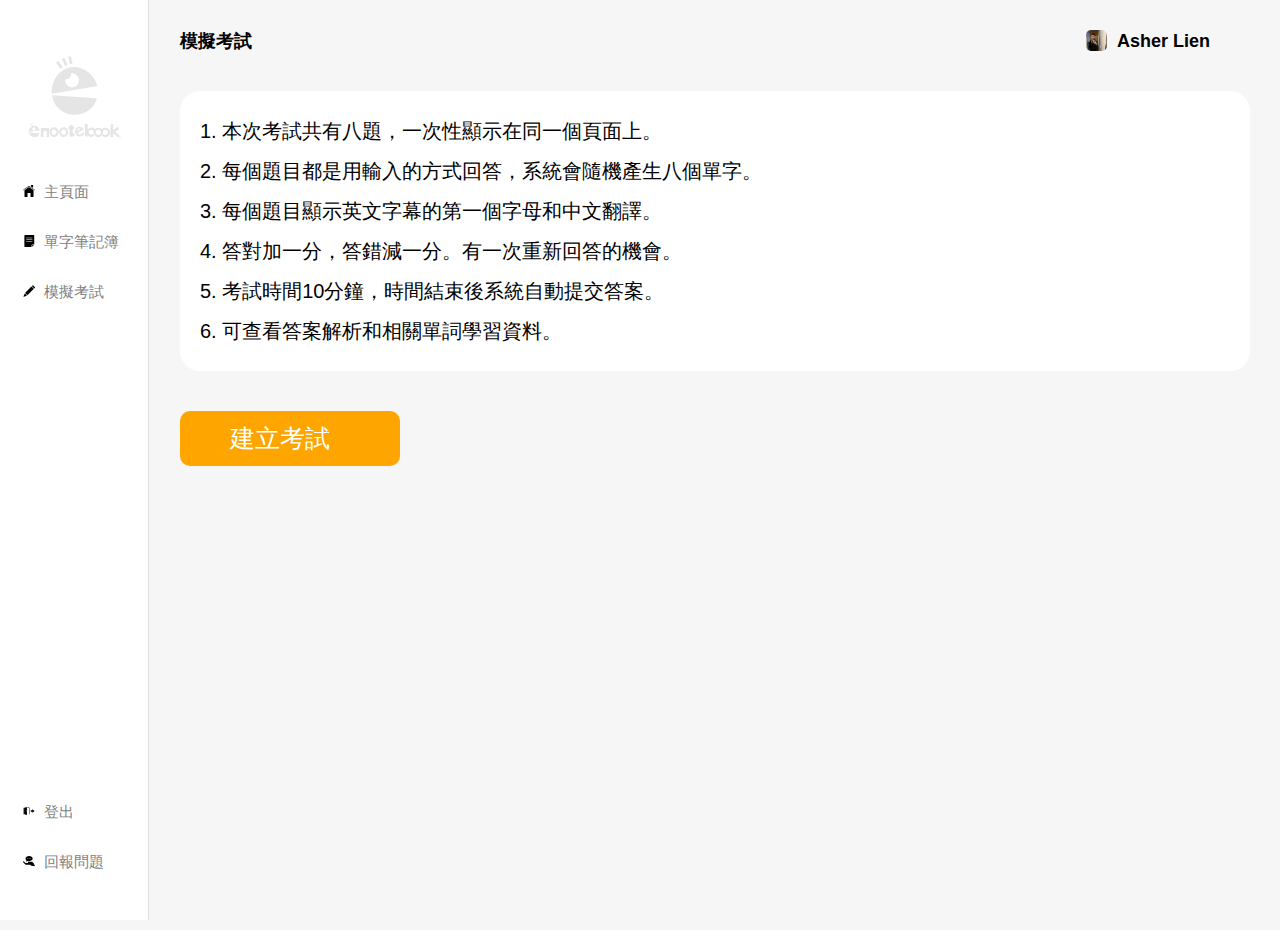
==== db_exam.html @ 148e9b5b "db_wordlist_完成 熟悉度排序功能" ====
<!DOCTYPE html>
<html lang="en">
  <head>
    <meta charset="UTF-8" />
    <meta http-equiv="X-UA-Compatible" content="IE=edge" />
    <meta name="viewport" content="width=device-width, initial-scale=1.0" />
    <link rel="stylesheet" href="css/db_exam.css" />
    <link rel="stylesheet" href="css/template/db_template.css" />
    <link rel="stylesheet" href="css/template/style_guide.css" />
    <title>Enotebook</title>
  </head>
  <body>
    <nav>
      <div class="top-info">
        <img class="logo" src="svg/01_logo/enotebook_e_grey.svg" />
      </div>

      <div class="menu-items">
        <ul class="nav-links">
          <li>
            <a href="db_home.html">
              <i>
                <img class="icon-s" src="svg/02_icon/icon-home.svg" />
              </i>

              <spa class="link-name">主頁面</spa>
            </a>
          </li>
          <li>
            <a href="db_wordlist.html">
              <i>
                <img class="icon-s" src="svg/02_icon/icon-list.svg" />
              </i>

              <span class="link-name">單字筆記簿</span>
            </a>
          </li>
          <li>
            <a href="db_exam.html">
              <i><img class="icon-s" src="svg/02_icon/icon-test.svg" /></i>

              <span class="link-name">模擬考試</span>
            </a>
          </li>
        </ul>
        <ul class="logout-mode">
          <li class="mode">
            <a href="index.html">
              <i><img class="icon-s" src="svg/02_icon/icon-logout.svg" /></i>

              <span class="link-name">登出</span>
            </a>
          </li>
          <li>
            <a href="db_report.html">
              <i><img class="icon-s" src="svg/02_icon/icon-advice.svg" /></i>

              <span class="link-name">回報問題</span>
            </a>
          </li>
        </ul>
      </div>
    </nav>
    <!-- ----------------儀表板------------------ -->
    <section class="dashboard">
      <!-- 標題 -->

      <!-- Content -->
      <div class="dash-content">
        <div class="top">
          <div class="top-greeting">模擬考試</div>
          <div class="head-box">
            <img src="image/02_Dashboard/user_photo.png" />
            <p>Asher Lien</p>
          </div>
        </div>
        <div class="overview">
          <div class="text-box">
            <p>1. 本次考試共有八題，一次性顯示在同一個頁面上。</p>
            <p>2. 每個題目都是用輸入的方式回答，系統會隨機產生八個單字。</p>
            <p>3. 每個題目顯示英文字幕的第一個字母和中文翻譯。</p>
            <p>4. 答對加一分，答錯減一分。有一次重新回答的機會。</p>
            <p>5. 考試時間10分鐘，時間結束後系統自動提交答案。</p>
            <p>6. 可查看答案解析和相關單詞學習資料。</p>
          </div>
          <a class="btn-exam btn-orange" href="db_exam_testing.html"
            >建立考試</a
          >
        </div>
      </div>
    </section>
    <script></script>
  </body>
</html>
---- css/db_exam.css ----
@import url('template/reset.css');

/* --------------Dashboard------------- */

.dashboard {
  position: relative;
  left: 150px;
  /* background-color: rgb(255, 255, 255); */
  height: 100vh;
  width: calc(100% - 150px);
}

/* TOP */

/* Content */

.overview {
  display: flex;
  flex-direction: column;
}

.text-box {
  background-color: #fff;
  padding: 20px;
  display: inline-block;

  font-size: 20px;
  line-height: 2;
  border-radius: 20px;
  margin-bottom: 40px;
}

.btn-exam {
  width: 120px;
}
---- css/template/db_template.css ----
/* Nav & Top */

body {
  min-height: 100vh;
  background-color: rgb(246, 246, 246);
}

/* style setting */

.icon-s {
  width: 12px;
}

.icon-m {
  width: 24px;
}

/* TOP */

.top .top-greeting {
  font-size: 18px;
  font-weight: bold;
}
.top {
  display: flex;
  /* align-items: center; */
  align-items: center;
  justify-content: space-between;

  padding-bottom: 40px;
}

.dashboard .dash-content {
  margin: 30px;
}

.head-box {
  display: flex;
  justify-content: end;
  align-items: center;
  gap: 10px;
  margin-right: 40px;
}

.top p {
  font-size: 18px;
  font-weight: bold;
}

.top img {
  width: 21px;
  background-color: #fff;
  border-radius: 5px;
}

/* ----------------NAV----------------- */
nav {
  position: fixed;
  top: 0;
  left: 0;
  height: 100%;
  width: 120px;
  padding: 10px 14px;
  background-color: rgb(255, 255, 255);
  border-right: 1px solid rgb(224, 224, 224);
}

nav .top-info {
  display: flex;
  align-items: center;
  flex-direction: column;
}

.head-img {
  border-radius: 50%;
  width: 60px;
  margin-right: 100px;
}

.logo {
  width: 96px;
  margin-top: 40px;
}

nav .logo-image {
  display: flex;
  justify-content: center;
  min-width: 45px;
}

nav .logo-image img {
  width: 24px;
  object-fit: cover;
  display: block;
}

nav .logo-name .logo_name {
  font-size: 13px;
  font-weight: 600;
  color: rgb(56, 113, 255);
  margin-left: 14px;
}

nav .menu-items {
  margin-top: 10px;
  height: calc(100% - 10px);
  display: flex;
  flex-direction: column;
  justify-content: space-between;
}

.menu-items li a {
  display: flex;
  align-items: center;
  height: 50px;
  position: relative;
  text-decoration: none;
}

.nav-links li a:hover:before {
  content: '';
  position: absolute;
  left: -2px;
  height: 5px;
  width: 5px;
  border-radius: 50%;
  background-color: rgb(43, 43, 230);
}

.menu-items li a i {
  font-size: 14px;
  min-width: 30px;
  height: 100%;
  display: flex;
  align-items: center;
  justify-content: center;
}

.link-name {
  font-size: 15px;
  font-weight: 400;
  color: grey;
  text-decoration: none;
}

.nav-links li a:hover i,
.nav-links li a:hover .link-name {
  color: rgb(10, 34, 113);
}

.menu-items,
.logout-mode {
  padding-top: 10px;
  padding-bottom: 170px;
}

.menu-items .mode {
  display: flex;
  align-content: center;
}
---- css/template/style_guide.css ----
/*  */

body {
  font-family: 'Noto Sans TC', sans-serif;
  box-sizing: border-box;
}

/* Button */
.btn-orange {
  display: inline-block;
  background-color: orange;
  padding: 15px 50px;
  color: white;
  font-size: 25px;
  text-decoration: none;
  border-radius: 10px;
}

.btn-orange:hover {
  box-shadow: -1px -1px 20px 0px rgba(0, 0, 0, 0.15);
}

.btn-blue {
  display: inline-block;
  border: 3px solid #3c91e0;
  color: #3c91e0;
  padding: 15px 50px;

  font-size: 25px;
  text-decoration: none;
  border-radius: 10px;
}
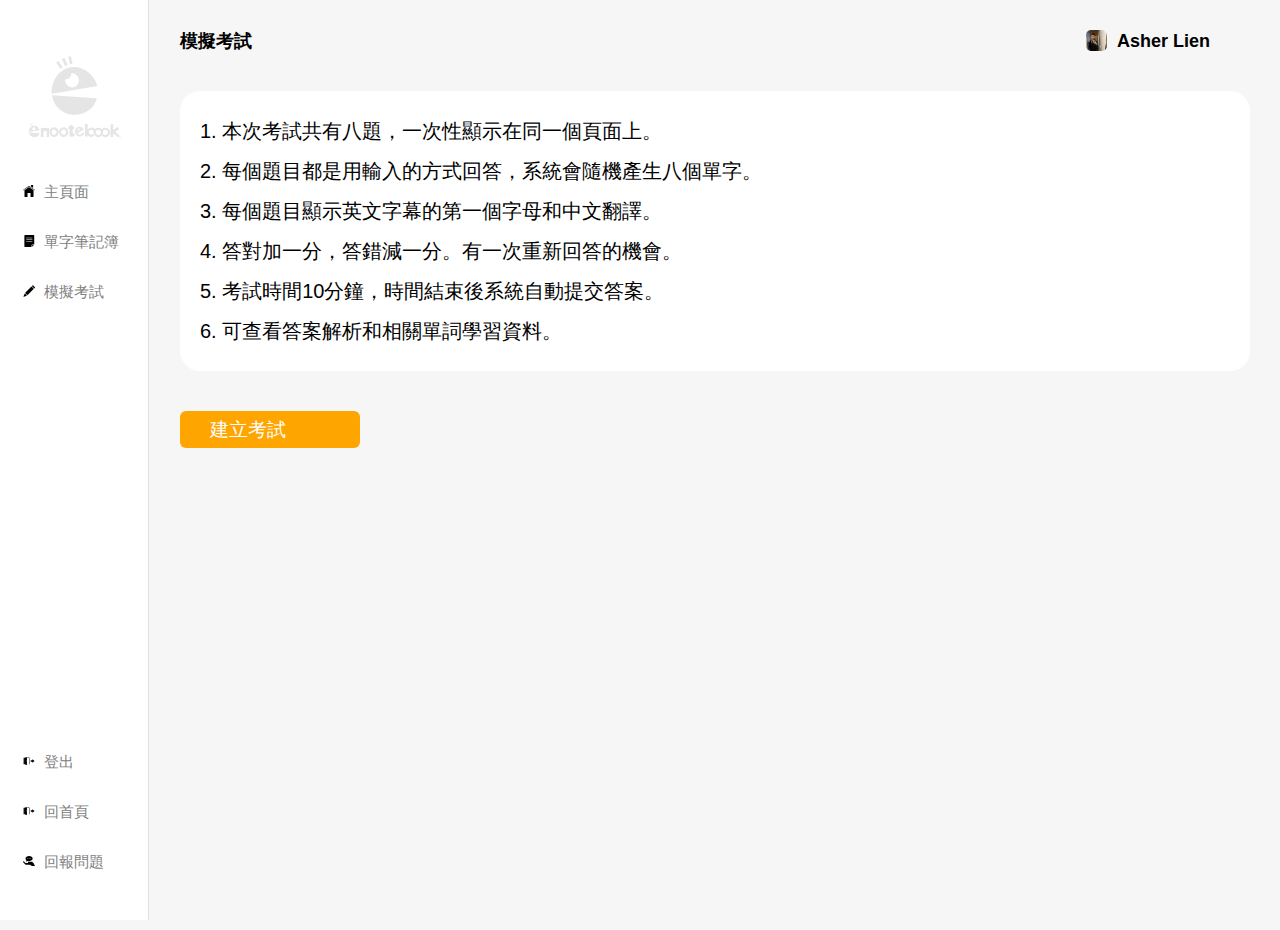
==== commit 2aa8264e: "更新db頁面" ====
--- a/db_exam.html
+++ b/db_exam.html
@@ -52,6 +52,13 @@
             </a>
           </li>
           <li>
+            <a href="#">
+              <i><img class="icon-s" src="svg/02_icon/icon-logout.svg" /></i>
+
+              <span class="link-name">回首頁</span>
+            </a>
+          </li>
+          <li>
             <a href="db_report.html">
               <i><img class="icon-s" src="svg/02_icon/icon-advice.svg" /></i>
 
--- a/css/template/style_guide.css
+++ b/css/template/style_guide.css
@@ -9,11 +9,11 @@
 .btn-orange {
   display: inline-block;
   background-color: orange;
-  padding: 15px 50px;
+  padding: 9px 30px;
   color: white;
-  font-size: 25px;
+  font-size: 19px;
   text-decoration: none;
-  border-radius: 10px;
+  border-radius: 6px;
 }
 
 .btn-orange:hover {
@@ -22,11 +22,11 @@
 
 .btn-blue {
   display: inline-block;
-  border: 3px solid #3c91e0;
+  outline: 1px solid #3c91e0;
   color: #3c91e0;
-  padding: 15px 50px;
+  padding: 9px 30px;
 
-  font-size: 25px;
+  font-size: 19px;
   text-decoration: none;
-  border-radius: 10px;
+  border-radius: 6px;
 }
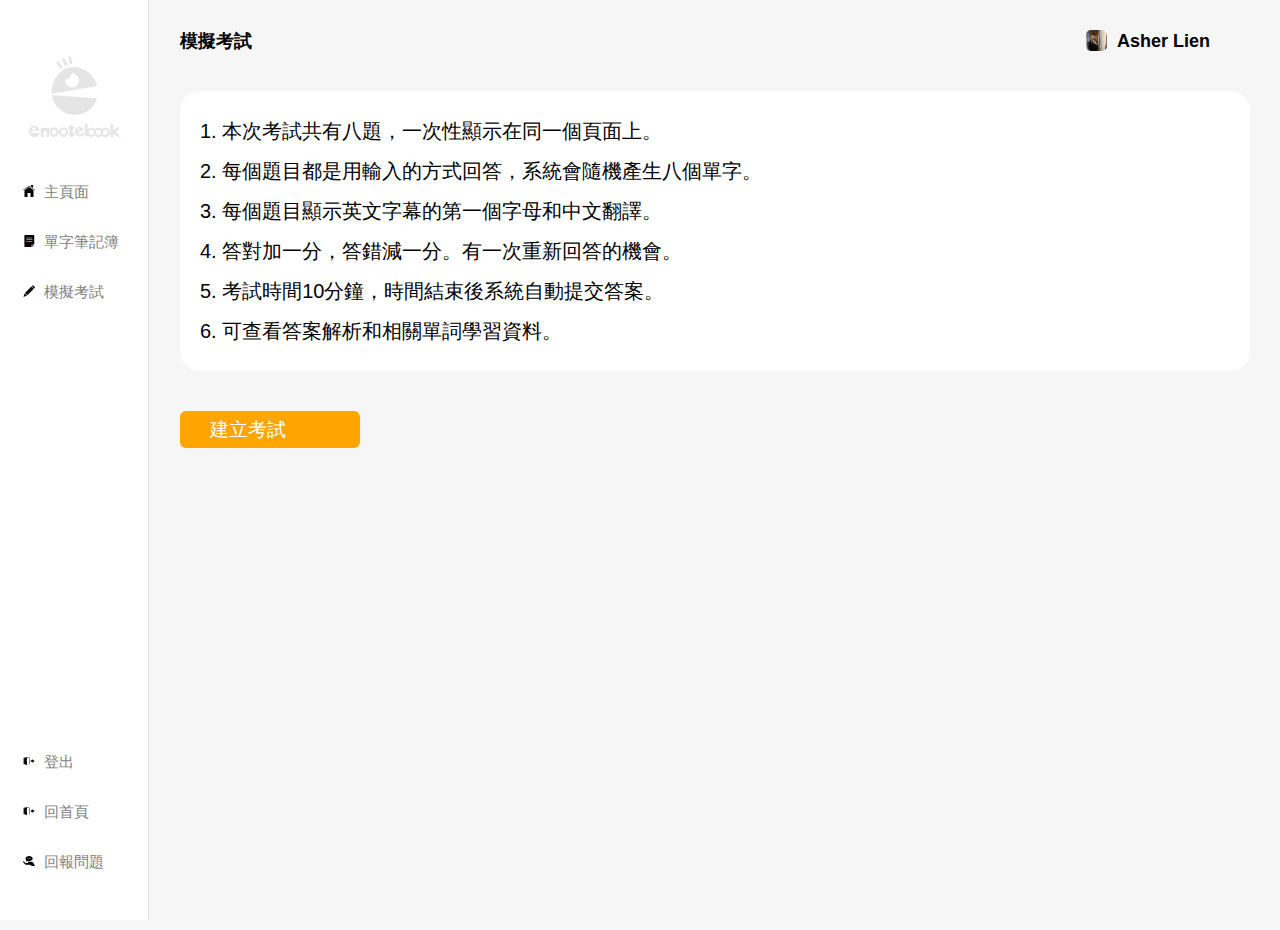
==== commit 5fecf6ec: "db_連結更新" ====
--- a/db_exam.html
+++ b/db_exam.html
@@ -96,6 +96,29 @@
         </div>
       </div>
     </section>
+    <div class="popup">
+      <div class="popup_nav">
+        <!-- rwd導覽列 -->
+        <div class="rwd_navlink_box">
+          <a class="rwd_navlink" href="db_home.html">
+            <img class="rwd_icon" src="svg/02_icon/icon-home.svg" />
+            <p>主畫面</p>
+          </a>
+          <a class="rwd_navlink" href="db_wordlist.html">
+            <img class="rwd_icon" src="svg/02_icon/icon-list.svg" />
+            <p>筆記簿</p>
+          </a>
+          <a class="rwd_navlink" href="db_exam.html">
+            <img class="rwd_icon" src="svg/02_icon/icon-test.svg" />
+            <p>考試</p>
+          </a>
+        </div>
+        <div class="rwd_logout_box">
+          <a href="">回官網</a>
+          <a href="">登出</a>
+        </div>
+      </div>
+    </div>
     <script></script>
   </body>
 </html>
--- a/css/template/db_template.css
+++ b/css/template/db_template.css
@@ -49,7 +49,7 @@
 
 .top img {
   width: 21px;
-  background-color: #fff;
+  /* background-color: #fff; */
   border-radius: 5px;
 }
 
@@ -82,6 +82,10 @@
   margin-top: 40px;
 }
 
+.sm_grey_logo {
+  display: none;
+}
+
 nav .logo-image {
   display: flex;
   justify-content: center;
@@ -158,3 +162,172 @@
   display: flex;
   align-content: center;
 }
+
+.hamburger {
+  display: none;
+  cursor: pointer;
+}
+
+.bar {
+  display: block;
+  width: 25px;
+  height: 3px;
+  margin: 5px auto;
+  transition: all 0.3s ease-in-out;
+  background-color: rgb(34, 34, 34);
+}
+
+/* 設置視窗樣式 */
+.popup {
+  background-color: #fff;
+  width: 80%;
+  height: 80%;
+  border: 1px solid #ccc;
+  border-radius: 10px;
+  position: fixed;
+  top: 50%;
+  left: 50%;
+  transform: translate(-50%, -50%);
+  box-shadow: 0 0 10px rgba(0, 0, 0, 0.3);
+  z-index: 999;
+  opacity: 0;
+  /* transition: opacity 1s ease; */
+  pointer-events: none;
+  /* transition: transform 0.3s ease, opacity 0.3s ease; */
+}
+
+/* 設置觸發按鈕樣式 */
+.trigger {
+  background-color: #333;
+  color: #fff;
+  font-size: 1.2rem;
+  padding: 10px 20px;
+  border-radius: 5px;
+  border: none;
+  cursor: pointer;
+}
+
+.trigger:hover {
+  background-color: #444;
+}
+
+@media screen and (max-width: 414px) {
+  .hamburger {
+    display: block;
+  }
+
+  .hamburger.active .bar:nth-child(2) {
+    opacity: 0;
+  }
+  .hamburger.active .bar:nth-child(1) {
+    transform: translateY(8px) rotate(45deg);
+  }
+  .hamburger.active .bar:nth-child(3) {
+    transform: translateY(-8px) rotate(-45deg);
+  }
+
+  .navbar {
+    display: none;
+  }
+  /* Dashboard */
+  .dashboard {
+    left: 0;
+    width: 100%;
+  }
+  .info_photo {
+    display: none;
+  }
+  .head-box {
+    margin-right: 0;
+  }
+
+  .top {
+    width: 100%;
+  }
+  .sm_grey_logo {
+    display: inline-block;
+    position: relative;
+    width: 25px;
+    top: -1.5px;
+  }
+
+  .logotitlebox {
+    display: flex;
+    justify-content: center;
+    align-items: center;
+    gap: 5px;
+  }
+  .top_info_box {
+    display: flex;
+    align-items: center;
+    gap: 10px;
+  }
+
+  .popup {
+    transition: opacity 1s ease;
+    transition: transform 0.3s ease, opacity 0.3s ease;
+    height: 30%;
+  }
+
+  .popup.show {
+    opacity: 1;
+    pointer-events: auto;
+  }
+
+  /* 設置導覽列樣式 */
+  .popup_nav {
+    display: flex;
+    flex-wrap: wrap;
+    justify-content: center;
+    align-items: center;
+    padding: 20px;
+  }
+
+  .popup_nav a {
+    color: #333;
+    text-decoration: none;
+    font-size: 1.2rem;
+    padding: 10px 20px;
+    border-radius: 5px;
+    width: 50px;
+  }
+
+  .popup_nav a:hover {
+    background-color: #eee;
+  }
+
+  .rwd_navlink_box {
+    display: flex;
+    align-items: center;
+    justify-content: center;
+    width: 100%;
+  }
+
+  .rwd_navlink {
+    display: flex;
+    flex-direction: column;
+    align-items: center;
+    gap: 3px;
+  }
+
+  .rwd_navlink p {
+    font-size: 10px;
+  }
+
+  .rwd_logout_box {
+    display: flex;
+    align-items: center;
+    gap: 20px;
+  }
+
+  .rwd_logout_box a {
+    display: inline-block;
+    width: 50px;
+    font-size: 4px;
+    background-color: hsl(202, 100%, 86%);
+    text-align: center;
+  }
+  .rwd_icon {
+    width: 40px;
+  }
+}
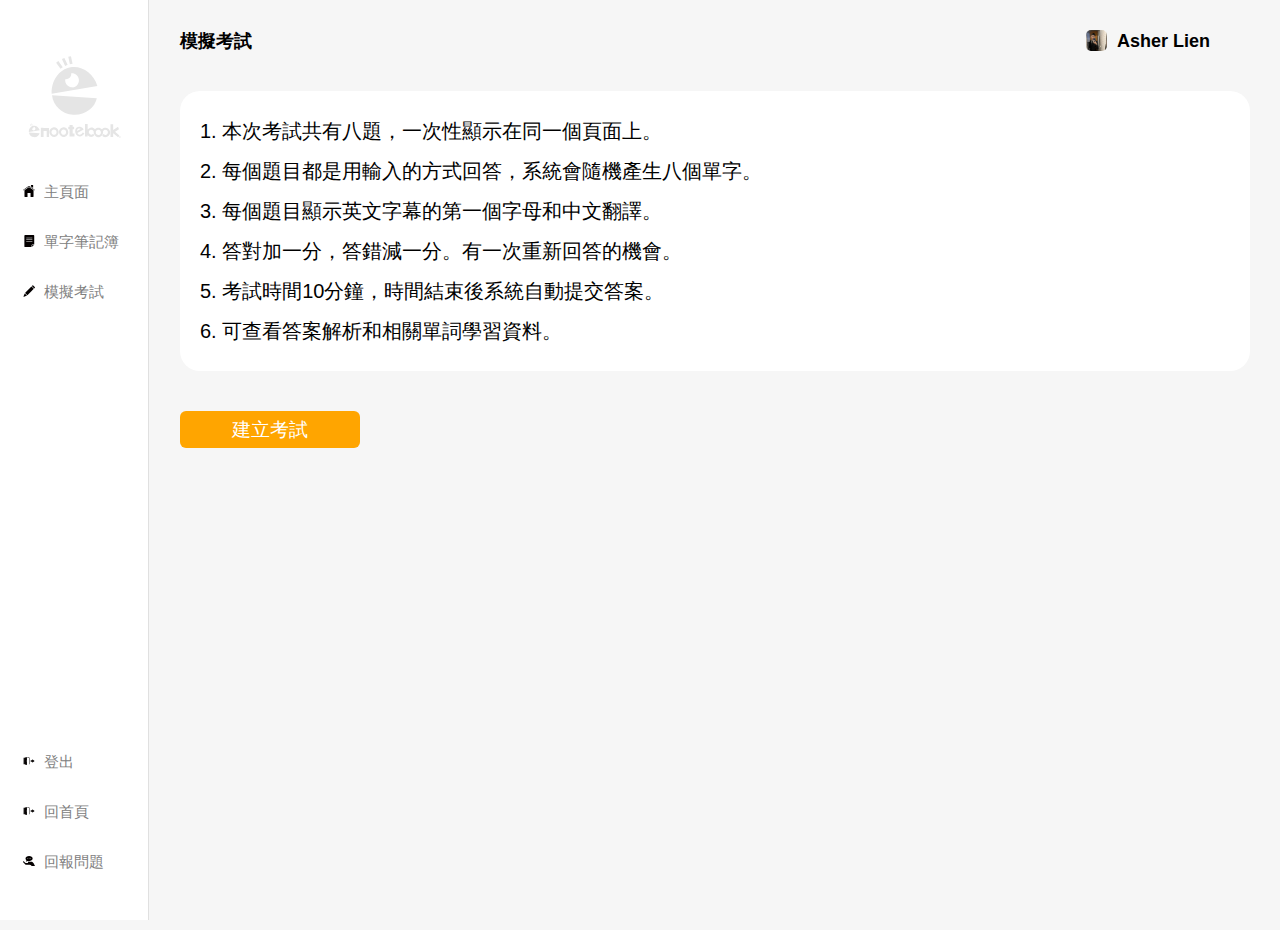
==== commit 820c4bc3: "更新 exam page 漢堡 和更新nav響應式" ====
--- a/db_exam.html
+++ b/db_exam.html
@@ -3,30 +3,33 @@
   <head>
     <meta charset="UTF-8" />
     <meta http-equiv="X-UA-Compatible" content="IE=edge" />
-    <meta name="viewport" content="width=device-width, initial-scale=1.0" />
+    <meta
+      name="viewport"
+      content="width=device-width, initial-scale=1.0, maximum-scale=1.0, user-scalable=0"
+    />
     <link rel="stylesheet" href="css/db_exam.css" />
     <link rel="stylesheet" href="css/template/db_template.css" />
     <link rel="stylesheet" href="css/template/style_guide.css" />
     <title>Enotebook</title>
   </head>
   <body>
-    <nav>
+    <nav class="navbar">
       <div class="top-info">
         <img class="logo" src="svg/01_logo/enotebook_e_grey.svg" />
       </div>
 
       <div class="menu-items">
         <ul class="nav-links">
-          <li>
+          <li class="nav-item">
             <a href="db_home.html">
               <i>
                 <img class="icon-s" src="svg/02_icon/icon-home.svg" />
               </i>
 
-              <spa class="link-name">主頁面</spa>
+              <span class="link-name">主頁面</span>
             </a>
           </li>
-          <li>
+          <li class="nav-item">
             <a href="db_wordlist.html">
               <i>
                 <img class="icon-s" src="svg/02_icon/icon-list.svg" />
@@ -35,7 +38,7 @@
               <span class="link-name">單字筆記簿</span>
             </a>
           </li>
-          <li>
+          <li class="nav-item">
             <a href="db_exam.html">
               <i><img class="icon-s" src="svg/02_icon/icon-test.svg" /></i>
 
@@ -44,14 +47,13 @@
           </li>
         </ul>
         <ul class="logout-mode">
-          <li class="mode">
+          <li class="mode nav-item">
             <a href="index.html">
               <i><img class="icon-s" src="svg/02_icon/icon-logout.svg" /></i>
-
               <span class="link-name">登出</span>
             </a>
           </li>
-          <li>
+          <li class="nav-item">
             <a href="#">
               <i><img class="icon-s" src="svg/02_icon/icon-logout.svg" /></i>
 
@@ -79,6 +81,11 @@
           <div class="head-box">
             <img src="image/02_Dashboard/user_photo.png" />
             <p>Asher Lien</p>
+            <div class="hamburger">
+              <span class="bar"></span>
+              <span class="bar"></span>
+              <span class="bar"></span>
+            </div>
           </div>
         </div>
         <div class="overview">
@@ -119,6 +126,6 @@
         </div>
       </div>
     </div>
-    <script></script>
+    <script src="js/db_temp.js"></script>
   </body>
 </html>
--- a/css/db_exam.css
+++ b/css/db_exam.css
@@ -32,4 +32,18 @@
 
 .btn-exam {
   width: 120px;
+  text-align: center;
 }
+
+@media screen and (max-width: 414px) {
+  .text-box p {
+    font-size: 17px;
+  }
+
+  .btn-exam {
+    margin: 0 auto;
+  }
+}
+
+@media screen and (max-width: 390px) {
+}
--- a/css/template/db_template.css
+++ b/css/template/db_template.css
@@ -331,3 +331,6 @@
     width: 40px;
   }
 }
+
+@media screen and (max-width: 390px) {
+}
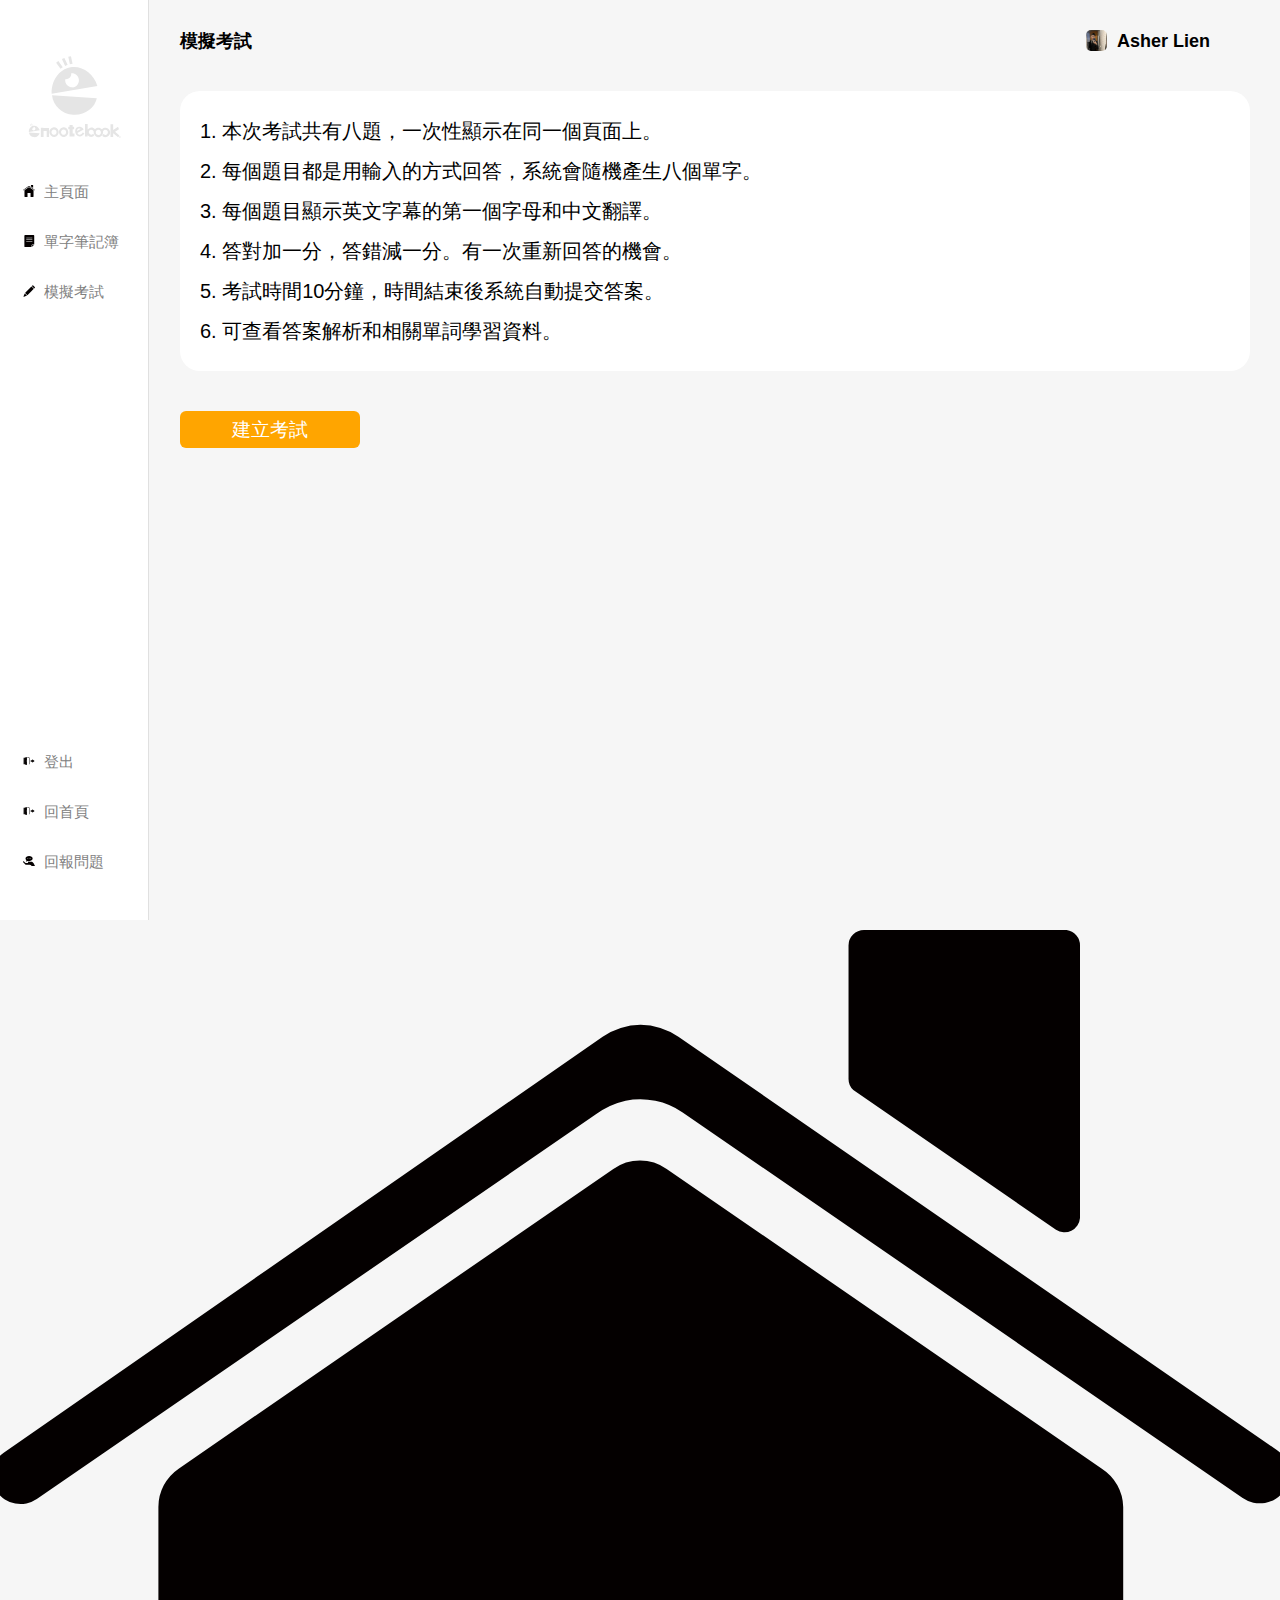
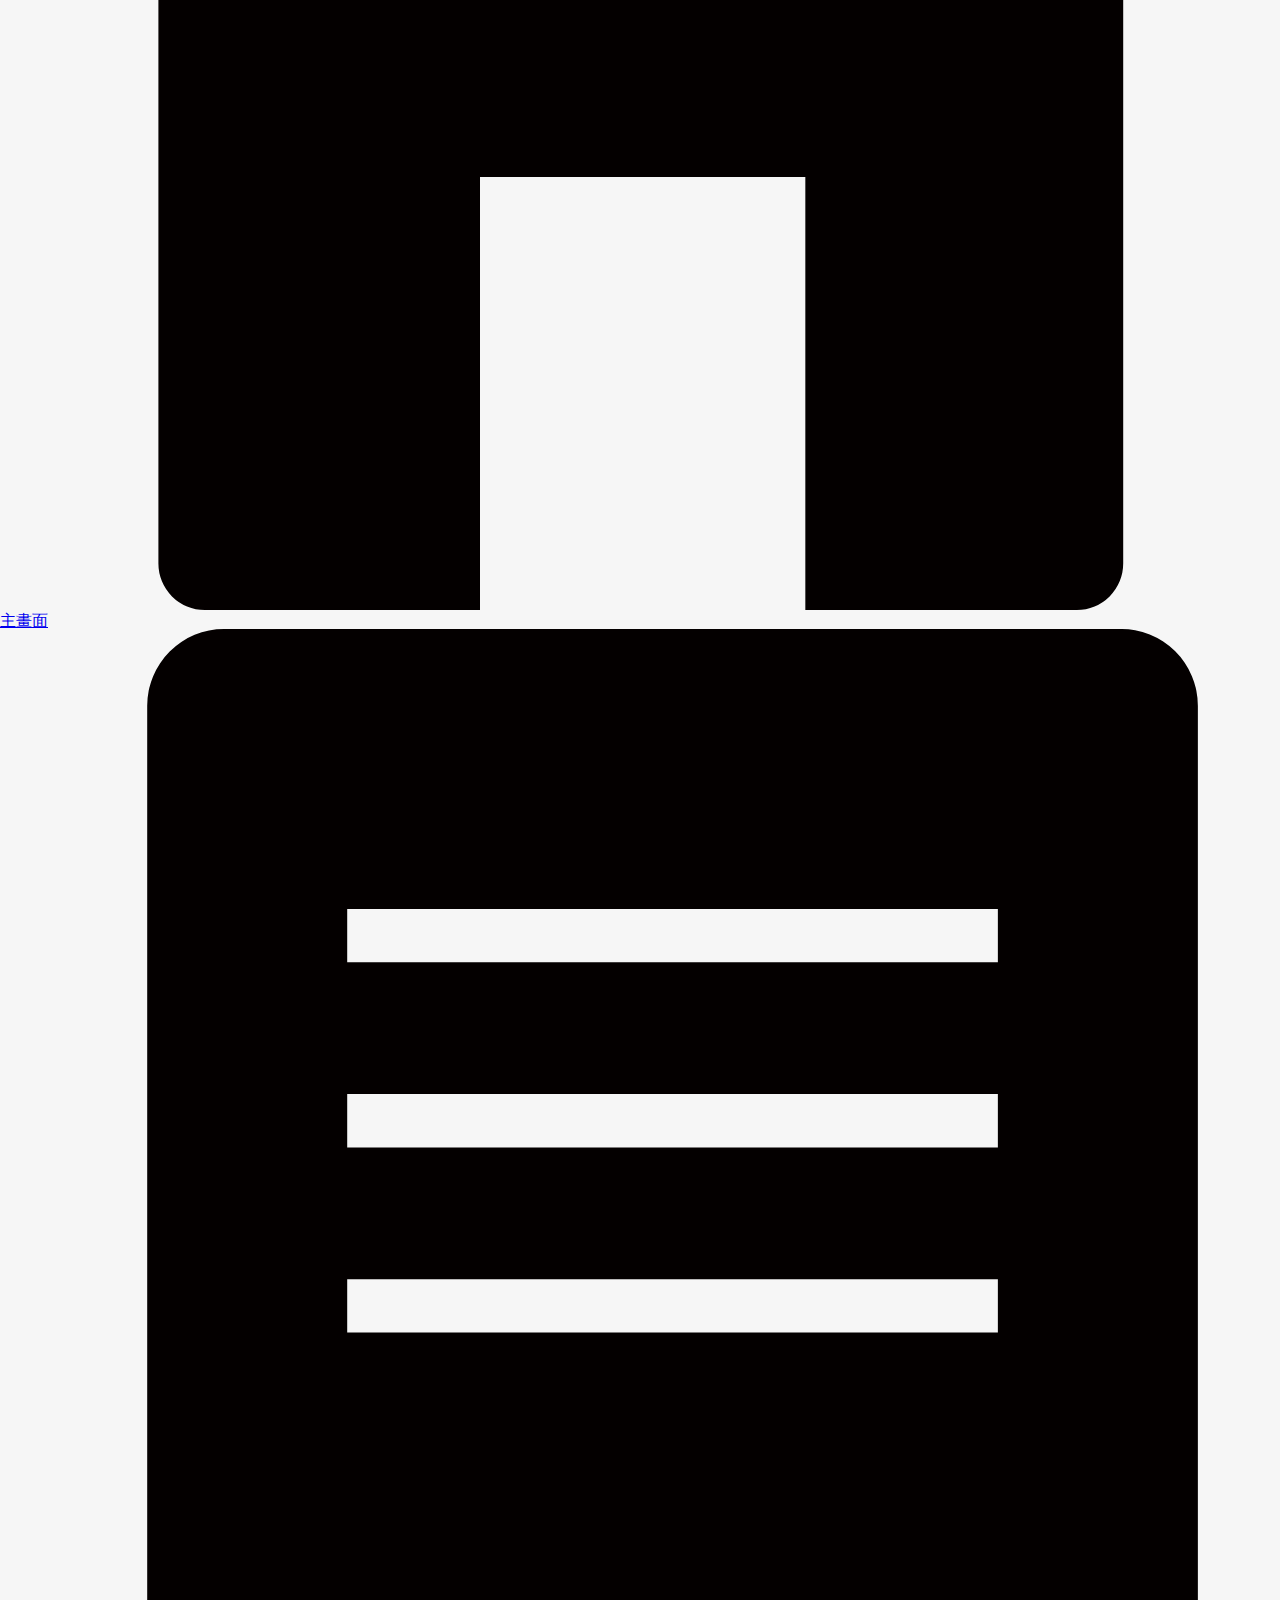
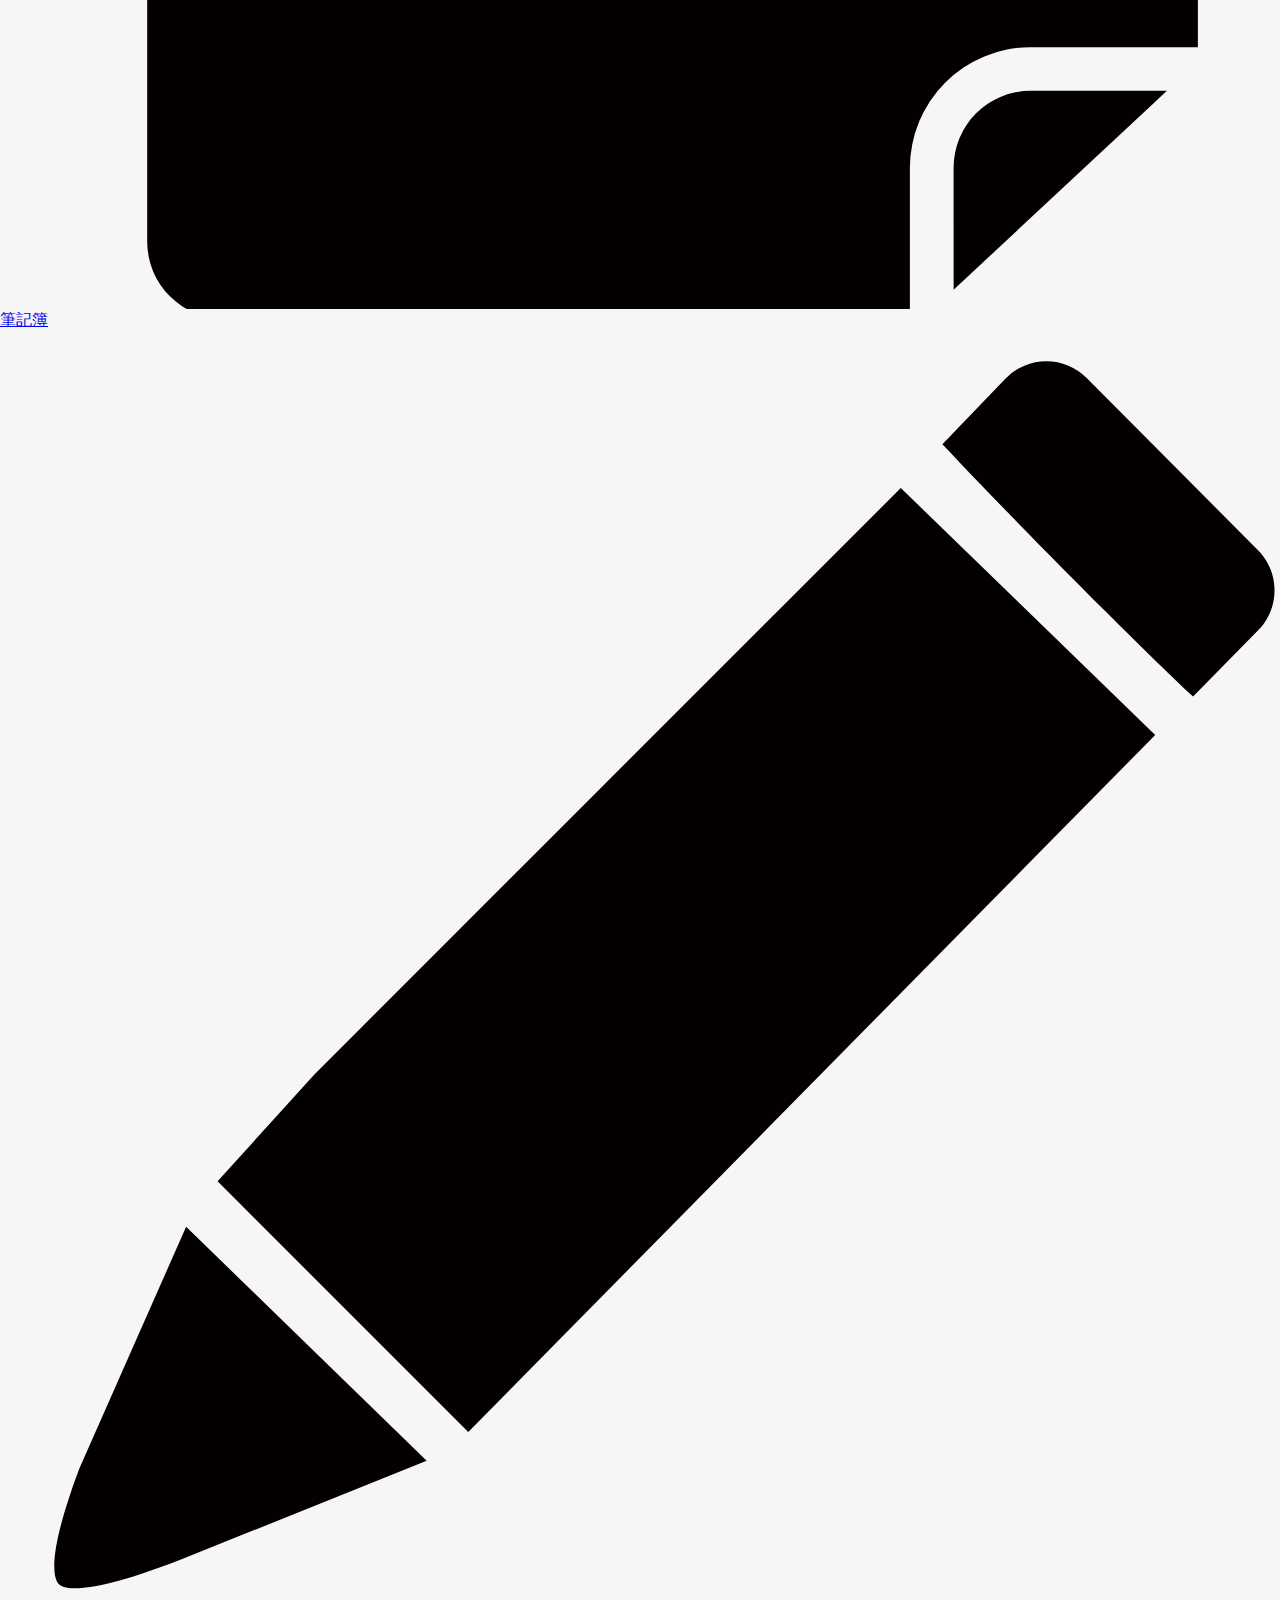
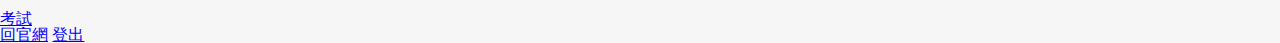
==== commit e5715333: "更新db_rwd連結" ====
--- a/db_exam.html
+++ b/db_exam.html
@@ -121,8 +121,8 @@
           </a>
         </div>
         <div class="rwd_logout_box">
-          <a href="">回官網</a>
-          <a href="">登出</a>
+          <a href="index.html">回官網</a>
+          <a href="index.html">登出</a>
         </div>
       </div>
     </div>
--- a/css/template/db_template.css
+++ b/css/template/db_template.css
@@ -178,23 +178,6 @@
 }
 
 /* 設置視窗樣式 */
-.popup {
-  background-color: #fff;
-  width: 80%;
-  height: 80%;
-  border: 1px solid #ccc;
-  border-radius: 10px;
-  position: fixed;
-  top: 50%;
-  left: 50%;
-  transform: translate(-50%, -50%);
-  box-shadow: 0 0 10px rgba(0, 0, 0, 0.3);
-  z-index: 999;
-  opacity: 0;
-  /* transition: opacity 1s ease; */
-  pointer-events: none;
-  /* transition: transform 0.3s ease, opacity 0.3s ease; */
-}
 
 /* 設置觸發按鈕樣式 */
 .trigger {
@@ -225,7 +208,23 @@
   .hamburger.active .bar:nth-child(3) {
     transform: translateY(-8px) rotate(-45deg);
   }
-
+  .popup {
+    background-color: #fff;
+    width: 80%;
+    height: 80%;
+    border: 1px solid #ccc;
+    border-radius: 10px;
+    position: fixed;
+    top: 50%;
+    left: 50%;
+    transform: translate(-50%, -50%);
+    box-shadow: 0 0 10px rgba(0, 0, 0, 0.3);
+    z-index: 999;
+    opacity: 0;
+    /* transition: opacity 1s ease; */
+    pointer-events: none;
+    /* transition: transform 0.3s ease, opacity 0.3s ease; */
+  }
   .navbar {
     display: none;
   }
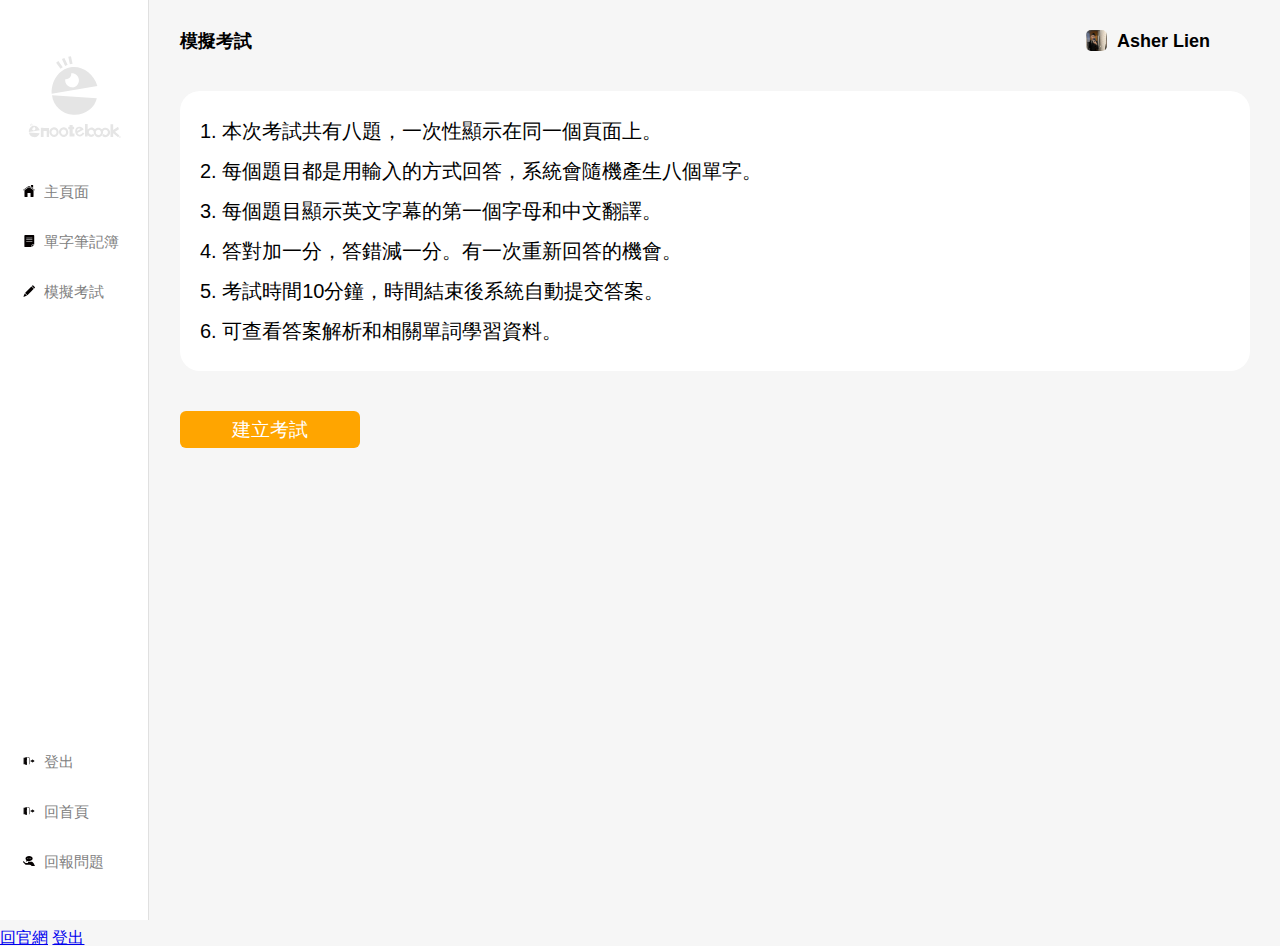
==== commit a8ef9022: "更新db連結" ====
--- a/db_exam.html
+++ b/db_exam.html
@@ -54,7 +54,7 @@
             </a>
           </li>
           <li class="nav-item">
-            <a href="#">
+            <a href="index.html">
               <i><img class="icon-s" src="svg/02_icon/icon-logout.svg" /></i>
 
               <span class="link-name">回首頁</span>
--- a/css/template/db_template.css
+++ b/css/template/db_template.css
@@ -192,6 +192,10 @@
 
 .trigger:hover {
   background-color: #444;
+}
+
+.rwd_navlink_box {
+  display: none;
 }
 
 @media screen and (max-width: 414px) {
